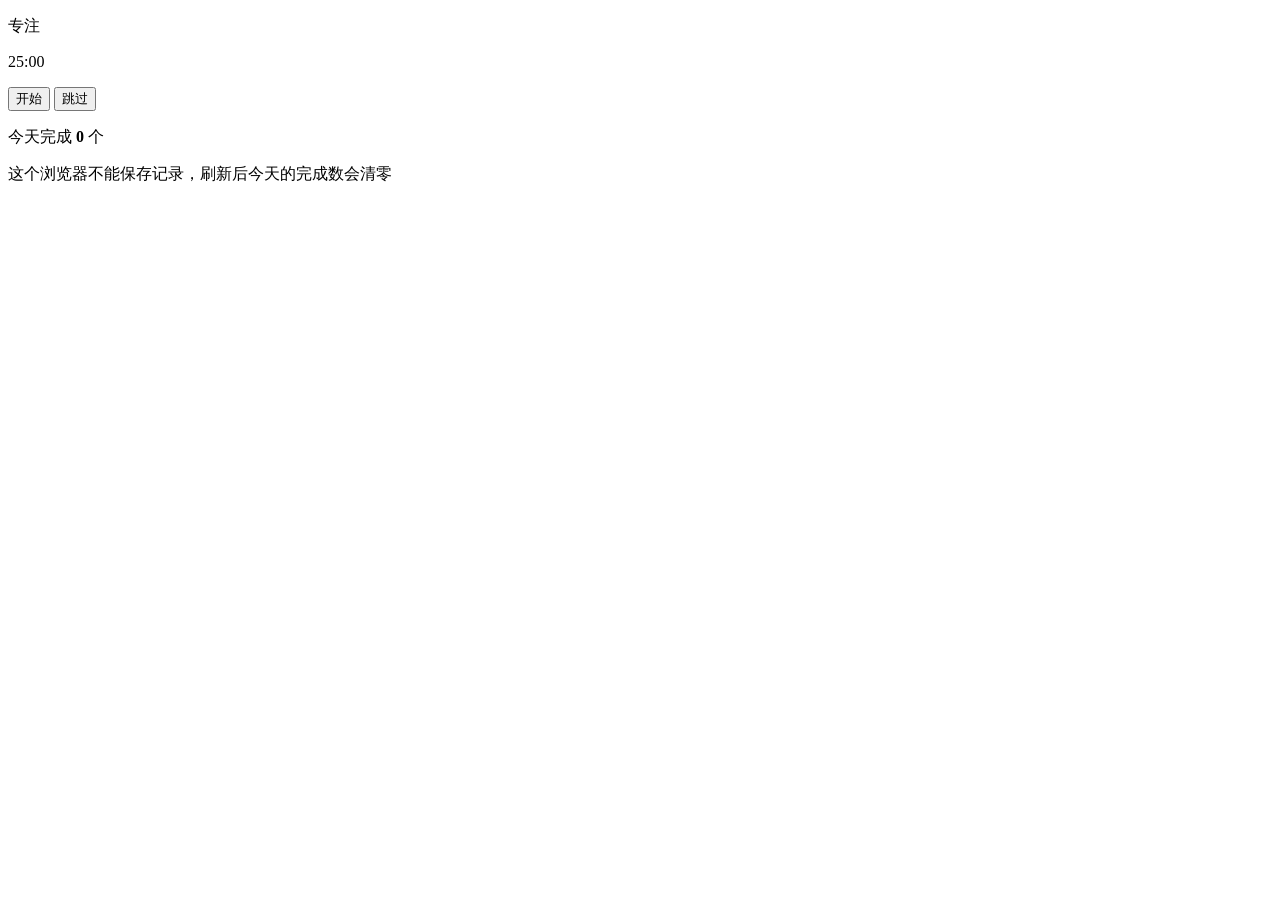
==== index.html @ 2d218c9d "style(design): 番茄钟页面结构与站点 token - index.html：计时区、控制区、记录区与贴底的存储提示区，静态内容为首次打开   （专注 / 25:00 / 开始 / 跳过 " ====
<!doctype html>
<html lang="zh-CN">
<head>
  <meta charset="utf-8">
  <meta name="viewport" content="width=device-width, initial-scale=1, viewport-fit=cover">
  <title>番茄钟 · 今天 0 个</title>
  <link rel="icon" href="data:,">
  <link rel="stylesheet" href="pomodoro.tokens.css">
  <link rel="stylesheet" href="style.css">
</head>
<body data-phase="focus" data-storage="ok">
  <main class="main">
    <div class="content">
      <section class="timer">
        <p class="phase" data-ui="phase">专注</p>
        <p class="time" data-ui="time">25:00</p>
        <p class="status" data-ui="status" aria-live="polite"></p>
      </section>
      <div class="controls">
        <button class="primary" type="button" data-ui="primary">开始</button>
        <button class="skip" type="button" data-ui="skip">跳过</button>
      </div>
      <p class="count" data-ui="count">今天完成 <b data-ui="count-num">0</b> 个</p>
    </div>
  </main>
  <footer class="footer">
    <p class="notice" data-ui="notice">这个浏览器不能保存记录，刷新后今天的完成数会清零</p>
  </footer>
  <!-- forge-eng 在这里依次添加两个普通 defer 脚本：timer-core.js、app.js；不用 type="module"，避免本地双击打开时被浏览器拦截。 -->
</body>
</html>
---- pomodoro.tokens.css ----
/* 由 docs/assets/visuals/pomodoro/pomodoro.tokens.json 生成（工作台「保存」或 build_tokens.py），勿手改。
 * 番茄钟 · 设计工作台 v1.0 页面级与组件级 token。站点基础 token 只引用 var(--…)，值在站点全局样式。
 * 工作台与前端组件读的是同一个文件。 */
:root{
  --pomo-col-max: 480px; /* 内容列最大宽 */
  --pomo-lift: 48px; /* 计时块上移量（光学居中） */
  --pomo-foot-h: 64px; /* 底部提示区高度 */
  --pomo-gutter: 24px; /* 左右安全边距 */
  --pomo-mob-bp: 600px; /* 手机布局断点（窗口窄于它切手机字号） */
  --pomo-short-bp: 480px; /* 矮屏阈值（窗口矮于它也换手机字号、取消上移；0 = 不启用） */
  --pomo-time-size: 128px; /* 剩余时间字号（桌面） */
  --pomo-time-size-mob: 80px; /* 剩余时间字号（手机 / 矮屏） */
  --pomo-time-weight: 300; /* 剩余时间字重 */
  --pomo-time-lh: 1; /* 剩余时间行高 */
  --pomo-phase-size: 18px; /* 阶段标签字号 */
  --pomo-phase-weight: 500; /* 阶段标签字重 */
  --pomo-status-size: 16px; /* 状态说明字号 */
  --pomo-btn-size: 16px; /* 按钮字号 */
  --pomo-btn-weight: 500; /* 主按钮字重 */
  --pomo-rec-size: 16px; /* 今日完成数字号 */
  --pomo-rec-num-weight: 600; /* 完成数里数字的字重 */
  --pomo-notice-size: 14px; /* 存储提示字号 */
  --pomo-label-lh: 1.5; /* 小字行高（阶段、状态、完成数、提示） */
  --pomo-time-color: var(--foreground); /* 剩余时间颜色 */
  --pomo-phase-focus: var(--focus); /* 阶段标签·专注 */
  --pomo-phase-break: var(--break); /* 阶段标签·休息 */
  --pomo-status-color: var(--muted-foreground); /* 状态说明颜色 */
  --pomo-btn-bg-focus: var(--focus); /* 主按钮底色·专注 */
  --pomo-btn-bg-focus-hover: var(--focus-strong); /* 主按钮底色·专注·悬停/按下 */
  --pomo-btn-bg-break: var(--break); /* 主按钮底色·休息 */
  --pomo-btn-bg-break-hover: var(--break-strong); /* 主按钮底色·休息·悬停/按下 */
  --pomo-btn-fg: var(--on-accent); /* 主按钮文字 */
  --pomo-skip-color: var(--muted-foreground); /* 跳过按钮文字 */
  --pomo-skip-hover-bg: var(--surface); /* 跳过按钮悬停底色 */
  --pomo-rec-color: var(--muted-foreground); /* 完成数文字 */
  --pomo-rec-num-color: var(--foreground); /* 完成数里的数字 */
  --pomo-notice-color: var(--warning); /* 存储提示文字 */
  --pomo-ring-color: var(--foreground); /* 键盘焦点框颜色 */
  --pomo-phase-gap: 8px; /* 阶段标签 → 剩余时间 */
  --pomo-status-gap: 8px; /* 剩余时间 → 状态说明 */
  --pomo-ctl-gap: 32px; /* 计时区 → 按钮 */
  --pomo-btn-gap: 16px; /* 两个按钮之间 */
  --pomo-btn-h: 48px; /* 按钮高度（手指好点） */
  --pomo-btn-px: 32px; /* 主按钮左右内距 */
  --pomo-skip-px: 16px; /* 跳过按钮左右内距 */
  --pomo-btn-radius: 8px; /* 按钮圆角 */
  --pomo-rec-gap: 48px; /* 按钮 → 今日完成数 */
  --pomo-ring-w: 2px; /* 键盘焦点框粗细 */
  --pomo-ring-offset: 2px; /* 焦点框离按钮的距离 */
  --pomo-btn-ms: 120ms; /* 按钮悬停变色时长（全页唯一的过渡） */
}
---- style.css ----
/*
 * 站点 token 与样式、行为接口（forge-eng 和后续维护者请保持稳定）。
 *
 * token 三层来源：
 * 1. 原始色值写在本文件 :root，值以 docs/DESIGN.md §2.1「原始值」为准。
 * 2. 语义色写在本文件 :root，按 §2.1「语义（站点级）」用 var() 引用原始值；
 *    字体 --font-sans 同样写在本文件 :root，值以 §2.2 为准。
 * 3. --pomo-* 组件 token 在 pomodoro.tokens.css，由工作台导出，勿手改。
 *    组件规则只写 var()；布局、组件样式、状态切换与断点由 DI2 实现。
 *
 * 样式与行为的接口：
 * - body[data-phase]：focus（默认）| break。
 *   控制阶段标签颜色和主按钮底色（含悬停、按下）；
 *   「专注到点、等用户点开始」属于 break。
 * - body[data-storage]：ok（默认）| off。
 *   ok 时隐藏底部存储提示，off 时显示；显隐只由此属性控制。
 *   提示区高度始终保留，提示出现时不推动其他元素；不用 hidden 或内联样式。
 * - 状态说明 [data-ui=status] 不另设状态属性，直接改文字，留空即无字。
 *   无论有没有字都占一行高度，按钮不上下跳。
 *
 * forge-eng 只改 body 上述两个属性、以下文字节点和 document.title：
 * - [data-ui=phase]：专注 / 休息。
 * - [data-ui=time]：mm:ss，直接更新元素内文字。
 * - [data-ui=status]：空 / 已暂停 / 专注结束 / 休息结束。
 * - [data-ui=primary]：开始 / 暂停 / 继续。
 * - [data-ui=count-num]：数字，保留外层 [data-ui=count] 的整句结构。
 * 不加类名、不写内联样式。
 * 五个比对锚点 [data-ui=phase]、[data-ui=time]、[data-ui=primary]、
 * [data-ui=skip]、[data-ui=count] 不得删改。
 *
 * 断点约定：媒体查询不能读变量，DI2 使用以下字面值，并在行尾注明 token 名：
 * @media (max-width: 599px) 来自 --pomo-mob-bp: 600px。
 * @media (max-height: 479px) 来自 --pomo-short-bp: 480px。
 */
:root {
  --paper-50: #FAF8F4;
  --paper-100: #F2EFE9;
  --paper-200: #DDD8CF;
  --ink-900: #22201C;
  --ink-600: #5F5A52;
  --brick-600: #A3412D;
  --brick-700: #8A3524;
  --slate-600: #3B6870;
  --slate-700: #30575E;
  --amber-700: #85561A;
  --red-700: #A12B2B;
  --green-700: #3D6A47;

  --background: var(--paper-50);
  --surface: var(--paper-100);
  --border: var(--paper-200);
  --foreground: var(--ink-900);
  --muted-foreground: var(--ink-600);
  --focus: var(--brick-600);
  --focus-strong: var(--brick-700);
  --break: var(--slate-600);
  --break-strong: var(--slate-700);
  --on-accent: var(--paper-50);
  --warning: var(--amber-700);
  --destructive: var(--red-700);
  --success: var(--green-700);

  --font-sans: -apple-system, BlinkMacSystemFont, "Segoe UI", "PingFang SC", "Hiragino Sans GB", "Microsoft YaHei", "Noto Sans CJK SC", sans-serif;
}
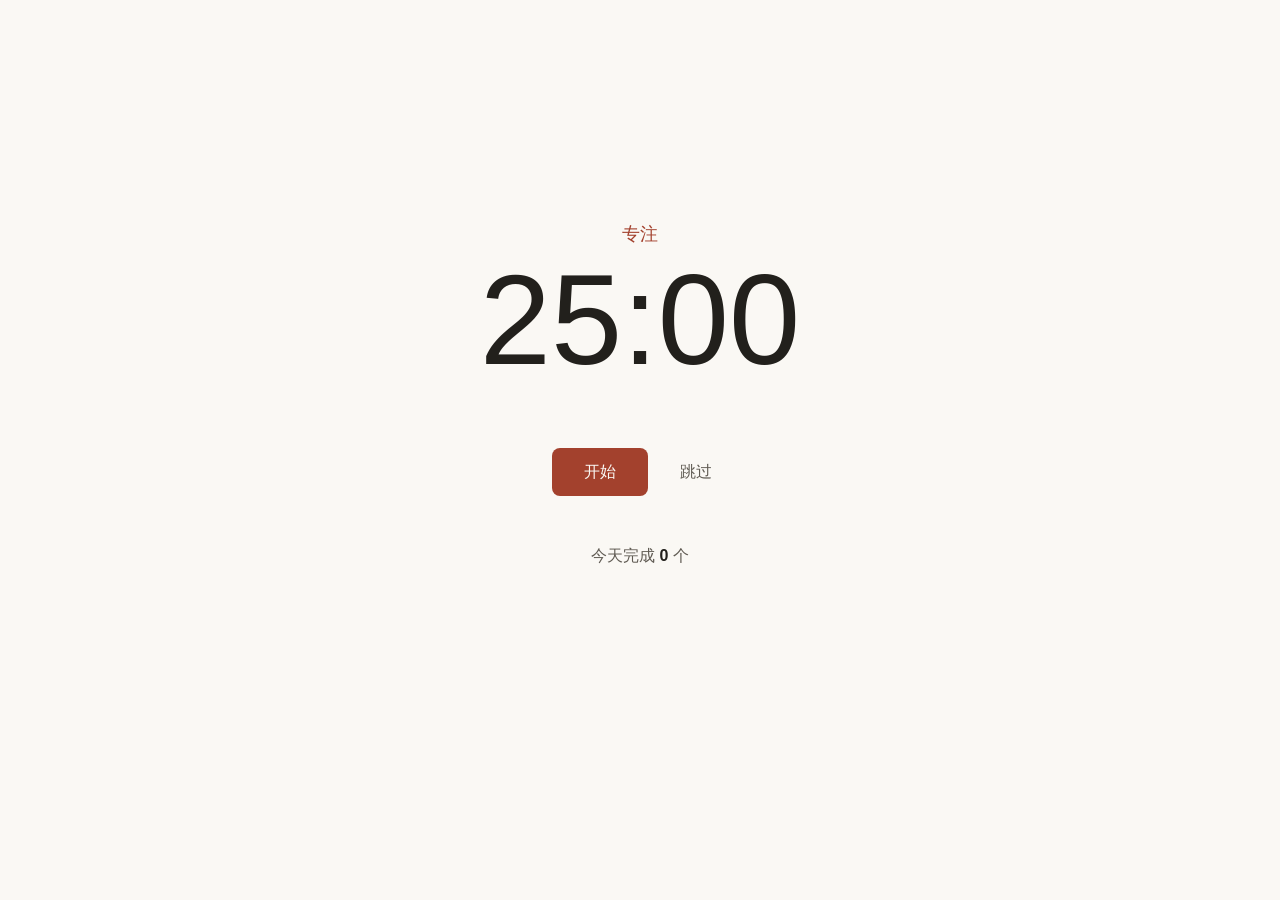
==== commit ed1968aa: "feat(app): 番茄钟页面接线——存储、恢复、走秒、渲染、按钮、多页面 app.js 把 timer-core.js 接到页面、本机存储和时钟：启动探测存储并恢复、 每 250ms 走秒、回到前" ====
--- a/index.html
+++ b/index.html
@@ -26,6 +26,7 @@
   <footer class="footer">
     <p class="notice" data-ui="notice">这个浏览器不能保存记录，刷新后今天的完成数会清零</p>
   </footer>
-  <!-- forge-eng 在这里依次添加两个普通 defer 脚本：timer-core.js、app.js；不用 type="module"，避免本地双击打开时被浏览器拦截。 -->
+  <script src="timer-core.js" defer></script>
+  <script src="app.js" defer></script>
 </body>
 </html>
--- a/style.css
+++ b/style.css
@@ -6,7 +6,7 @@
  * 2. 语义色写在本文件 :root，按 §2.1「语义（站点级）」用 var() 引用原始值；
  *    字体 --font-sans 同样写在本文件 :root，值以 §2.2 为准。
  * 3. --pomo-* 组件 token 在 pomodoro.tokens.css，由工作台导出，勿手改。
- *    组件规则只写 var()；布局、组件样式、状态切换与断点由 DI2 实现。
+ *    组件规则只写 var()；布局、组件样式、状态切换与断点见下文。
  *
  * 样式与行为的接口：
  * - body[data-phase]：focus（默认）| break。
@@ -28,7 +28,7 @@
  * 五个比对锚点 [data-ui=phase]、[data-ui=time]、[data-ui=primary]、
  * [data-ui=skip]、[data-ui=count] 不得删改。
  *
- * 断点约定：媒体查询不能读变量，DI2 使用以下字面值，并在行尾注明 token 名：
+ * 断点约定：媒体查询不能读变量，使用以下字面值，并在行尾注明 token 名：
  * @media (max-width: 599px) 来自 --pomo-mob-bp: 600px。
  * @media (max-height: 479px) 来自 --pomo-short-bp: 480px。
  */
@@ -62,3 +62,207 @@
 
   --font-sans: -apple-system, BlinkMacSystemFont, "Segoe UI", "PingFang SC", "Hiragino Sans GB", "Microsoft YaHei", "Noto Sans CJK SC", sans-serif;
 }
+
+/* 基础 */
+* {
+  box-sizing: border-box;
+}
+
+html {
+  -webkit-text-size-adjust: 100%;
+  text-size-adjust: 100%;
+}
+
+body,
+p {
+  margin: 0;
+}
+
+body {
+  min-height: 100vh;
+  min-height: 100dvh;
+  display: flex;
+  flex-direction: column;
+  background: var(--background);
+  color: var(--foreground);
+  font-family: var(--font-sans);
+  line-height: var(--pomo-label-lh);
+}
+
+:where(button) {
+  font: inherit;
+  border: 0;
+  background: none;
+  cursor: pointer;
+}
+
+/* 页面框架：内容不足一屏时居中，极小窗口下随内容自然撑开。 */
+.main {
+  flex: 1;
+  display: flex;
+  flex-direction: column;
+  align-items: center;
+  justify-content: center;
+  padding: 0 var(--pomo-gutter) var(--pomo-lift);
+}
+
+.content {
+  display: flex;
+  flex-direction: column;
+  align-items: center;
+  width: 100%;
+  max-width: var(--pomo-col-max);
+}
+
+.footer {
+  flex: none;
+  height: calc(var(--pomo-foot-h) + env(safe-area-inset-bottom));
+  display: flex;
+  align-items: center;
+  justify-content: center;
+  padding: 0 var(--pomo-gutter) env(safe-area-inset-bottom);
+}
+
+/* 计时区 A */
+.timer {
+  display: flex;
+  flex-direction: column;
+  align-items: center;
+  text-align: center;
+}
+
+.phase {
+  margin-bottom: var(--pomo-phase-gap);
+  font-size: var(--pomo-phase-size);
+  font-weight: var(--pomo-phase-weight);
+  line-height: var(--pomo-label-lh);
+  color: var(--pomo-phase-focus);
+}
+
+.time {
+  font-size: var(--pomo-time-size);
+  font-weight: var(--pomo-time-weight);
+  line-height: var(--pomo-time-lh);
+  color: var(--pomo-time-color);
+  font-variant-numeric: tabular-nums;
+  white-space: nowrap;
+}
+
+.status {
+  min-height: calc(var(--pomo-status-size) * var(--pomo-label-lh));
+  margin-top: var(--pomo-status-gap);
+  font-size: var(--pomo-status-size);
+  line-height: var(--pomo-label-lh);
+  color: var(--pomo-status-color);
+}
+
+/* 控制区 B */
+.controls {
+  display: flex;
+  align-items: center;
+  justify-content: center;
+  gap: var(--pomo-btn-gap);
+  width: 100%;
+  max-width: var(--pomo-col-max);
+  margin-top: var(--pomo-ctl-gap);
+}
+
+.primary {
+  height: var(--pomo-btn-h);
+  padding: 0 var(--pomo-btn-px);
+  border-radius: var(--pomo-btn-radius);
+  background: var(--pomo-btn-bg-focus);
+  color: var(--pomo-btn-fg);
+  font-size: var(--pomo-btn-size);
+  font-weight: var(--pomo-btn-weight);
+  transition: background-color var(--pomo-btn-ms) ease-out;
+}
+
+.primary:hover,
+.primary:active {
+  background: var(--pomo-btn-bg-focus-hover);
+}
+
+.skip {
+  height: var(--pomo-btn-h);
+  padding: 0 var(--pomo-skip-px);
+  border-radius: var(--pomo-btn-radius);
+  color: var(--pomo-skip-color);
+  font-size: var(--pomo-btn-size);
+  transition: background-color var(--pomo-btn-ms) ease-out;
+}
+
+.skip:hover,
+.skip:active {
+  background: var(--pomo-skip-hover-bg);
+  color: var(--foreground);
+}
+
+.primary:focus-visible,
+.skip:focus-visible {
+  outline: var(--pomo-ring-w) solid var(--pomo-ring-color);
+  outline-offset: var(--pomo-ring-offset);
+}
+
+/* 记录区 C 与存储提示 D */
+.count {
+  margin-top: var(--pomo-rec-gap);
+  font-size: var(--pomo-rec-size);
+  line-height: var(--pomo-label-lh);
+  color: var(--pomo-rec-color);
+}
+
+[data-ui="count-num"] {
+  color: var(--pomo-rec-num-color);
+  font-weight: var(--pomo-rec-num-weight);
+  font-variant-numeric: tabular-nums;
+}
+
+.notice {
+  display: none;
+  font-size: var(--pomo-notice-size);
+  line-height: var(--pomo-label-lh);
+  color: var(--pomo-notice-color);
+  text-align: center;
+}
+
+/* 状态只由 body 上的阶段、存储属性控制。 */
+body[data-phase="break"] .phase {
+  color: var(--pomo-phase-break);
+}
+
+body[data-phase="break"] .primary {
+  background: var(--pomo-btn-bg-break);
+}
+
+body[data-phase="break"] .primary:hover,
+body[data-phase="break"] .primary:active {
+  background: var(--pomo-btn-bg-break-hover);
+}
+
+body[data-storage="off"] .notice {
+  display: block;
+}
+
+@media (max-width: 599px) { /* --pomo-mob-bp: 600px */
+  .time {
+    font-size: var(--pomo-time-size-mob);
+  }
+}
+
+@media (max-height: 479px) { /* --pomo-short-bp: 480px */
+  .time {
+    font-size: var(--pomo-time-size-mob);
+  }
+
+  .main {
+    padding-bottom: 0;
+  }
+}
+
+@media (prefers-reduced-motion: reduce) {
+  .primary,
+  .skip {
+    transition: none;
+  }
+}
